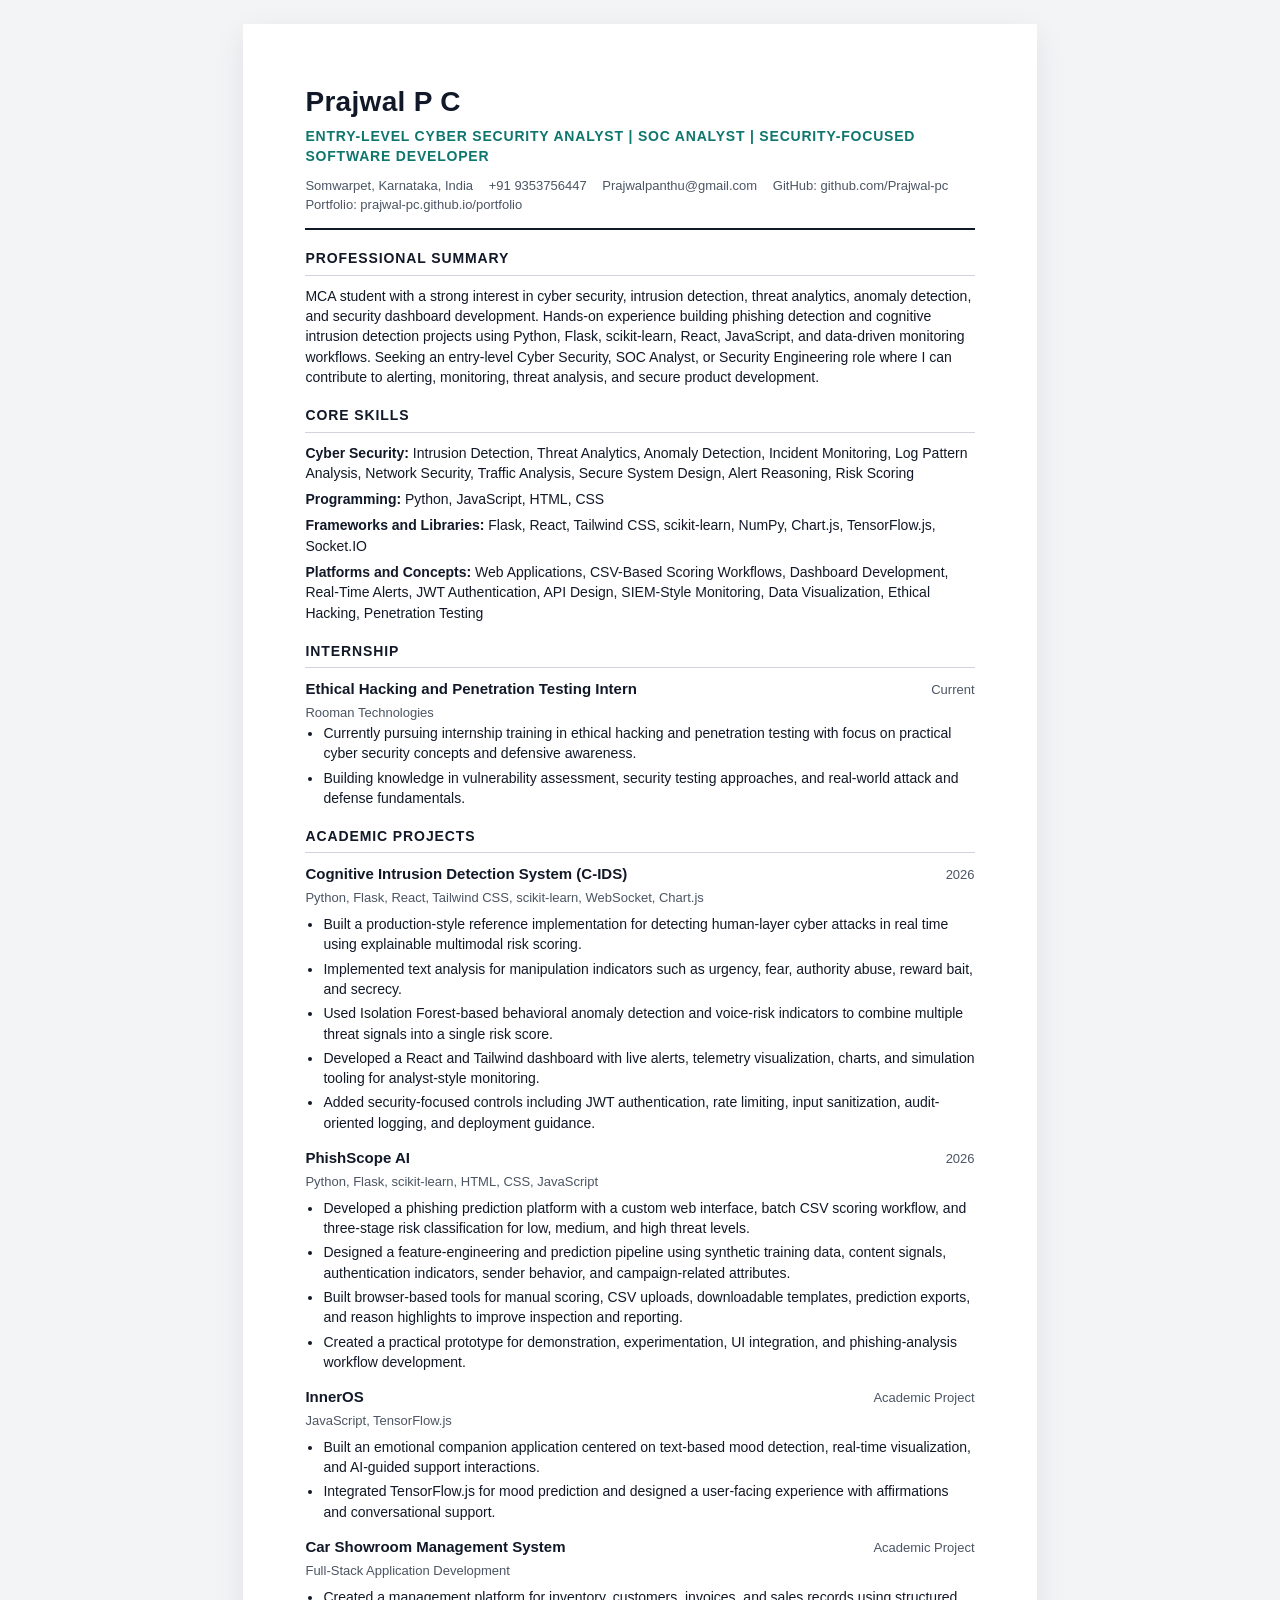
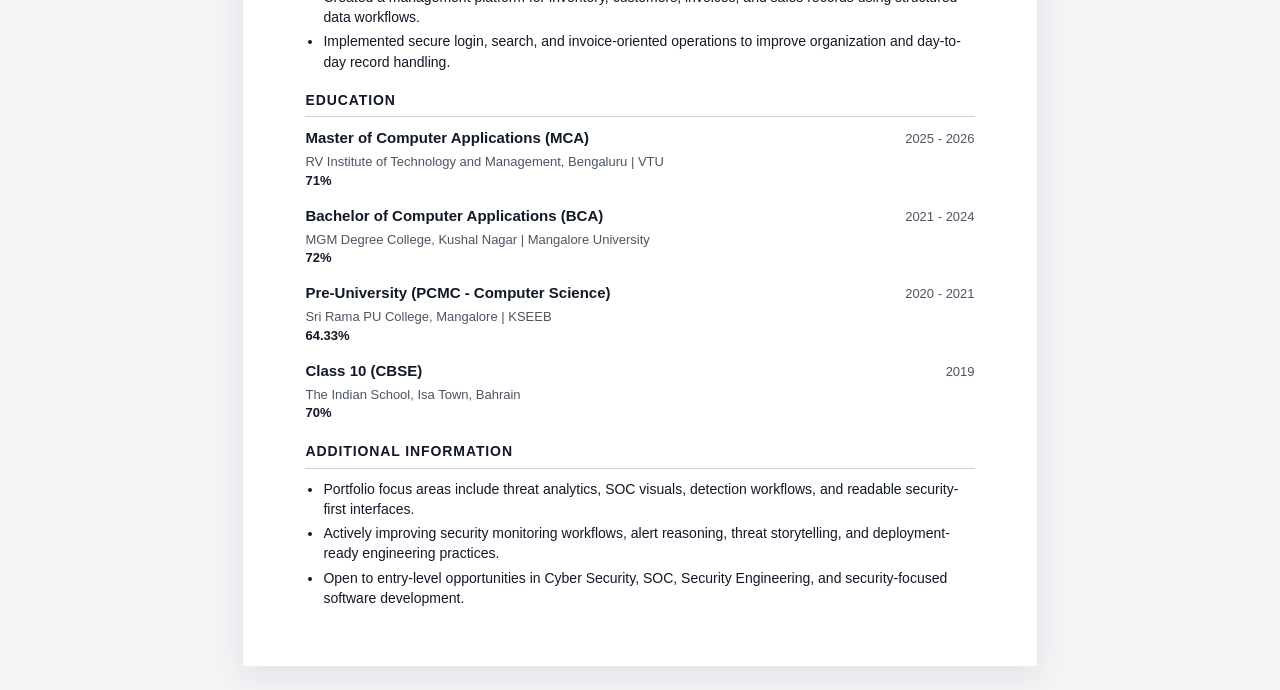
==== myresume.html @ 7e36249a "Update resume download and PDF" ====
<!DOCTYPE html>
<html lang="en">
<head>
  <meta charset="UTF-8">
  <meta name="viewport" content="width=device-width, initial-scale=1.0">
  <title>Prajwal P C | My Resume</title>
  <style>
    :root {
      --ink: #111827;
      --muted: #4b5563;
      --line: #d1d5db;
      --accent: #0f766e;
      --paper: #ffffff;
      --bg: #f3f4f6;
    }

    * {
      box-sizing: border-box;
    }

    body {
      margin: 0;
      font-family: Calibri, Arial, Helvetica, sans-serif;
      color: var(--ink);
      background: var(--bg);
      line-height: 1.45;
    }

    .page {
      width: 8.27in;
      min-height: 11.69in;
      margin: 24px auto;
      background: var(--paper);
      padding: 0.6in 0.65in;
      box-shadow: 0 10px 30px rgba(15, 23, 42, 0.08);
    }

    h1, h2, h3, p, ul {
      margin: 0;
    }

    header {
      border-bottom: 2px solid var(--ink);
      padding-bottom: 14px;
      margin-bottom: 18px;
    }

    .name {
      font-size: 28px;
      font-weight: 700;
      letter-spacing: 0.3px;
    }

    .target {
      margin-top: 4px;
      font-size: 14px;
      font-weight: 700;
      color: var(--accent);
      text-transform: uppercase;
      letter-spacing: 0.8px;
    }

    .contact {
      margin-top: 10px;
      font-size: 13px;
      color: var(--muted);
    }

    .contact a {
      color: inherit;
      text-decoration: none;
    }

    .contact span {
      display: inline-block;
      margin-right: 12px;
    }

    section {
      margin-top: 18px;
    }

    section h2 {
      font-size: 14px;
      text-transform: uppercase;
      letter-spacing: 0.9px;
      border-bottom: 1px solid var(--line);
      padding-bottom: 6px;
      margin-bottom: 10px;
    }

    .summary {
      font-size: 14px;
    }

    .skills {
      font-size: 14px;
    }

    .skills p + p {
      margin-top: 6px;
    }

    .item {
      margin-bottom: 14px;
    }

    .item-header {
      display: flex;
      justify-content: space-between;
      gap: 12px;
      align-items: baseline;
      margin-bottom: 4px;
    }

    .item-title {
      font-size: 15px;
      font-weight: 700;
    }

    .item-subtitle,
    .item-date {
      font-size: 13px;
      color: var(--muted);
    }

    .item-meta {
      font-size: 13px;
      color: var(--muted);
      margin-bottom: 6px;
    }

    ul {
      padding-left: 18px;
      font-size: 14px;
    }

    li + li {
      margin-top: 4px;
    }

    .edu-score {
      font-weight: 700;
      color: var(--ink);
    }

    @media print {
      body {
        background: #fff;
      }

      .page {
        margin: 0;
        box-shadow: none;
        width: auto;
        min-height: auto;
      }
    }
  </style>
</head>
<body>
  <main class="page">
    <header>
      <h1 class="name">Prajwal P C</h1>
      <p class="target">Entry-Level Cyber Security Analyst | SOC Analyst | Security-Focused Software Developer</p>
      <p class="contact">
        <span>Somwarpet, Karnataka, India</span>
        <span>+91 9353756447</span>
        <span><a href="mailto:Prajwalpanthu@gmail.com">Prajwalpanthu@gmail.com</a></span>
        <span><a href="https://github.com/Prajwal-pc">GitHub: github.com/Prajwal-pc</a></span>
        <span><a href="https://prajwal-pc.github.io/portfolio/">Portfolio: prajwal-pc.github.io/portfolio</a></span>
      </p>
    </header>

    <section>
      <h2>Professional Summary</h2>
      <p class="summary">
        MCA student with a strong interest in cyber security, intrusion detection, threat analytics,
        anomaly detection, and security dashboard development. Hands-on experience building phishing
        detection and cognitive intrusion detection projects using Python, Flask, scikit-learn, React,
        JavaScript, and data-driven monitoring workflows. Seeking an entry-level Cyber Security, SOC
        Analyst, or Security Engineering role where I can contribute to alerting, monitoring, threat
        analysis, and secure product development.
      </p>
    </section>

    <section>
      <h2>Core Skills</h2>
      <div class="skills">
        <p><strong>Cyber Security:</strong> Intrusion Detection, Threat Analytics, Anomaly Detection, Incident Monitoring, Log Pattern Analysis, Network Security, Traffic Analysis, Secure System Design, Alert Reasoning, Risk Scoring</p>
        <p><strong>Programming:</strong> Python, JavaScript, HTML, CSS</p>
        <p><strong>Frameworks and Libraries:</strong> Flask, React, Tailwind CSS, scikit-learn, NumPy, Chart.js, TensorFlow.js, Socket.IO</p>
        <p><strong>Platforms and Concepts:</strong> Web Applications, CSV-Based Scoring Workflows, Dashboard Development, Real-Time Alerts, JWT Authentication, API Design, SIEM-Style Monitoring, Data Visualization, Ethical Hacking, Penetration Testing</p>
      </div>
    </section>

    <section>
      <h2>Internship</h2>

      <div class="item">
        <div class="item-header">
          <p class="item-title">Ethical Hacking and Penetration Testing Intern</p>
          <p class="item-date">Current</p>
        </div>
        <p class="item-subtitle">Rooman Technologies</p>
        <ul>
          <li>Currently pursuing internship training in ethical hacking and penetration testing with focus on practical cyber security concepts and defensive awareness.</li>
          <li>Building knowledge in vulnerability assessment, security testing approaches, and real-world attack and defense fundamentals.</li>
        </ul>
      </div>
    </section>

    <section>
      <h2>Academic Projects</h2>

      <div class="item">
        <div class="item-header">
          <p class="item-title">Cognitive Intrusion Detection System (C-IDS)</p>
          <p class="item-date">2026</p>
        </div>
        <p class="item-meta">Python, Flask, React, Tailwind CSS, scikit-learn, WebSocket, Chart.js</p>
        <ul>
          <li>Built a production-style reference implementation for detecting human-layer cyber attacks in real time using explainable multimodal risk scoring.</li>
          <li>Implemented text analysis for manipulation indicators such as urgency, fear, authority abuse, reward bait, and secrecy.</li>
          <li>Used Isolation Forest-based behavioral anomaly detection and voice-risk indicators to combine multiple threat signals into a single risk score.</li>
          <li>Developed a React and Tailwind dashboard with live alerts, telemetry visualization, charts, and simulation tooling for analyst-style monitoring.</li>
          <li>Added security-focused controls including JWT authentication, rate limiting, input sanitization, audit-oriented logging, and deployment guidance.</li>
        </ul>
      </div>

      <div class="item">
        <div class="item-header">
          <p class="item-title">PhishScope AI</p>
          <p class="item-date">2026</p>
        </div>
        <p class="item-meta">Python, Flask, scikit-learn, HTML, CSS, JavaScript</p>
        <ul>
          <li>Developed a phishing prediction platform with a custom web interface, batch CSV scoring workflow, and three-stage risk classification for low, medium, and high threat levels.</li>
          <li>Designed a feature-engineering and prediction pipeline using synthetic training data, content signals, authentication indicators, sender behavior, and campaign-related attributes.</li>
          <li>Built browser-based tools for manual scoring, CSV uploads, downloadable templates, prediction exports, and reason highlights to improve inspection and reporting.</li>
          <li>Created a practical prototype for demonstration, experimentation, UI integration, and phishing-analysis workflow development.</li>
        </ul>
      </div>

      <div class="item">
        <div class="item-header">
          <p class="item-title">InnerOS</p>
          <p class="item-date">Academic Project</p>
        </div>
        <p class="item-meta">JavaScript, TensorFlow.js</p>
        <ul>
          <li>Built an emotional companion application centered on text-based mood detection, real-time visualization, and AI-guided support interactions.</li>
          <li>Integrated TensorFlow.js for mood prediction and designed a user-facing experience with affirmations and conversational support.</li>
        </ul>
      </div>

      <div class="item">
        <div class="item-header">
          <p class="item-title">Car Showroom Management System</p>
          <p class="item-date">Academic Project</p>
        </div>
        <p class="item-meta">Full-Stack Application Development</p>
        <ul>
          <li>Created a management platform for inventory, customers, invoices, and sales records using structured data workflows.</li>
          <li>Implemented secure login, search, and invoice-oriented operations to improve organization and day-to-day record handling.</li>
        </ul>
      </div>
    </section>

    <section>
      <h2>Education</h2>

      <div class="item">
        <div class="item-header">
          <p class="item-title">Master of Computer Applications (MCA)</p>
          <p class="item-date">2025 - 2026</p>
        </div>
        <p class="item-subtitle">RV Institute of Technology and Management, Bengaluru | VTU</p>
        <p class="item-meta"><span class="edu-score">71%</span></p>
      </div>

      <div class="item">
        <div class="item-header">
          <p class="item-title">Bachelor of Computer Applications (BCA)</p>
          <p class="item-date">2021 - 2024</p>
        </div>
        <p class="item-subtitle">MGM Degree College, Kushal Nagar | Mangalore University</p>
        <p class="item-meta"><span class="edu-score">72%</span></p>
      </div>

      <div class="item">
        <div class="item-header">
          <p class="item-title">Pre-University (PCMC - Computer Science)</p>
          <p class="item-date">2020 - 2021</p>
        </div>
        <p class="item-subtitle">Sri Rama PU College, Mangalore | KSEEB</p>
        <p class="item-meta"><span class="edu-score">64.33%</span></p>
      </div>

      <div class="item">
        <div class="item-header">
          <p class="item-title">Class 10 (CBSE)</p>
          <p class="item-date">2019</p>
        </div>
        <p class="item-subtitle">The Indian School, Isa Town, Bahrain</p>
        <p class="item-meta"><span class="edu-score">70%</span></p>
      </div>
    </section>

    <section>
      <h2>Additional Information</h2>
      <ul>
        <li>Portfolio focus areas include threat analytics, SOC visuals, detection workflows, and readable security-first interfaces.</li>
        <li>Actively improving security monitoring workflows, alert reasoning, threat storytelling, and deployment-ready engineering practices.</li>
        <li>Open to entry-level opportunities in Cyber Security, SOC, Security Engineering, and security-focused software development.</li>
      </ul>
    </section>
  </main>
</body>
</html>
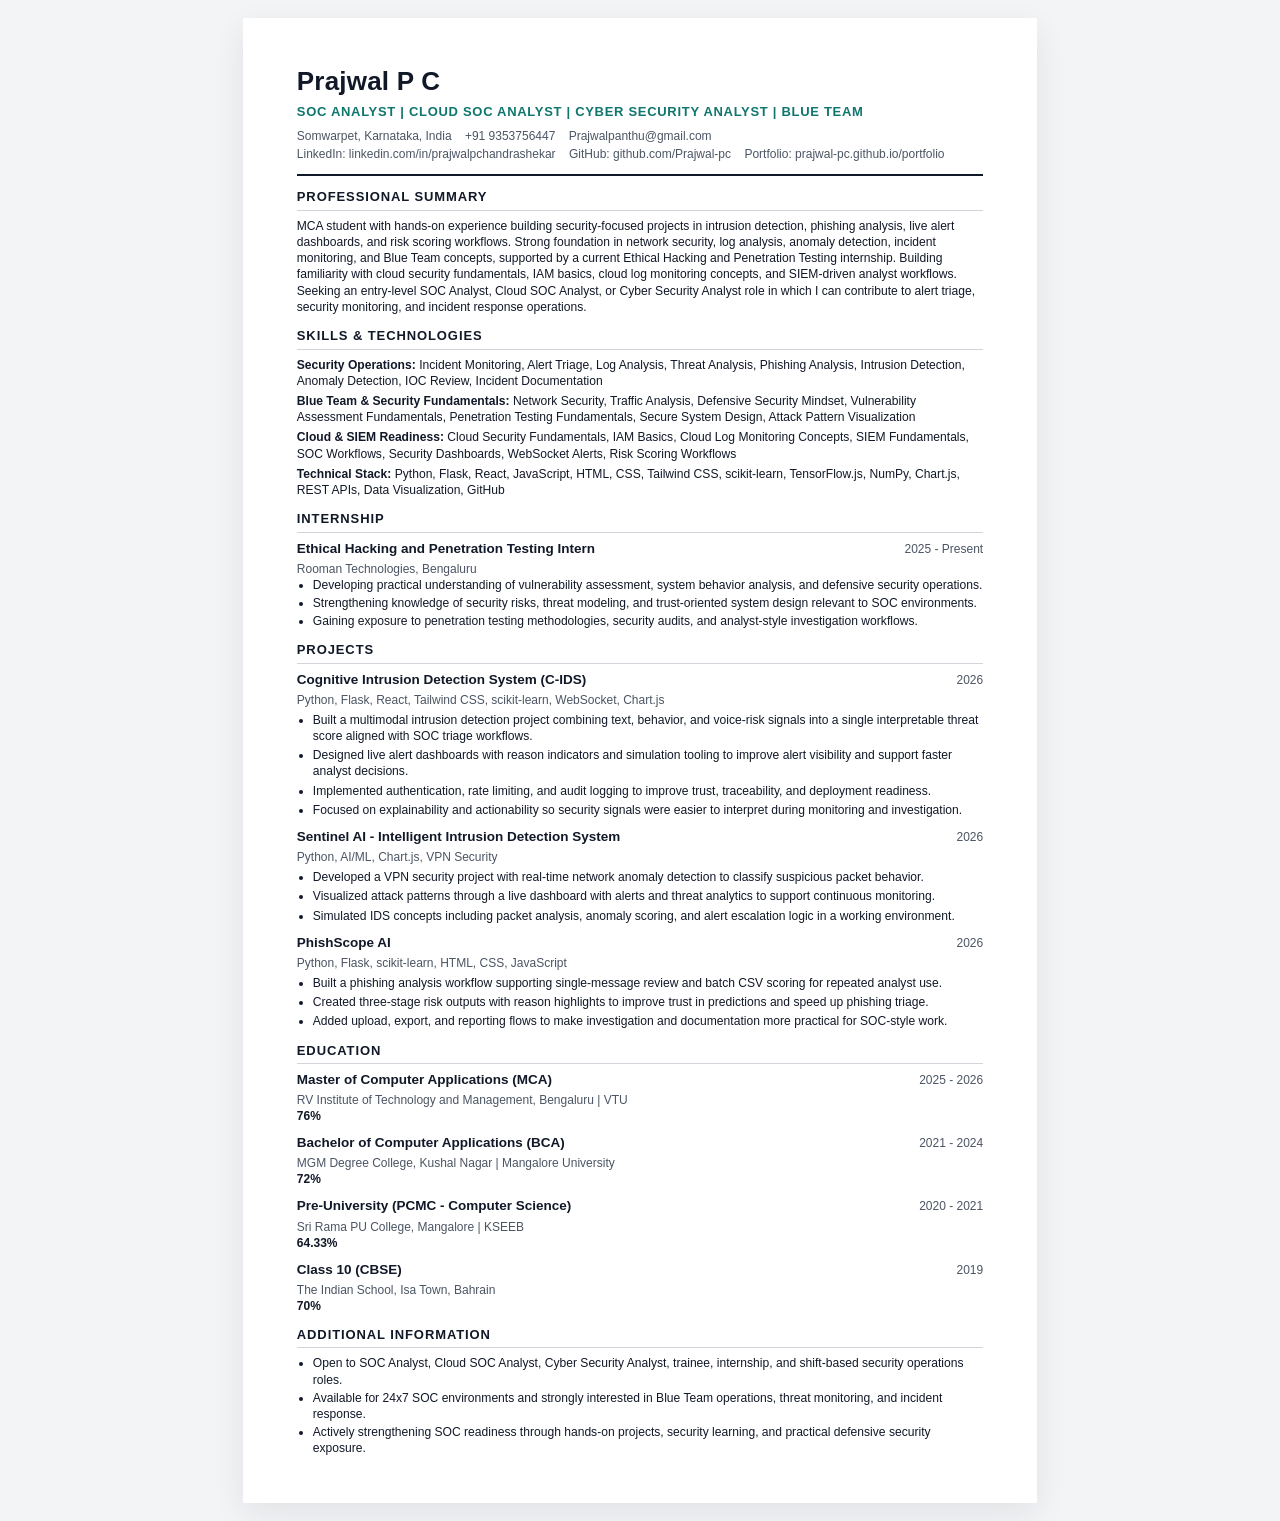
==== commit c96c24b9: "Update portfolio content and resume links" ====
--- a/myresume.html
+++ b/myresume.html
@@ -3,7 +3,7 @@
 <head>
   <meta charset="UTF-8">
   <meta name="viewport" content="width=device-width, initial-scale=1.0">
-  <title>Prajwal P C | My Resume</title>
+  <title>Prajwal P C | SOC Analyst Resume</title>
   <style>
     :root {
       --ink: #111827;
@@ -23,15 +23,15 @@
       font-family: Calibri, Arial, Helvetica, sans-serif;
       color: var(--ink);
       background: var(--bg);
-      line-height: 1.45;
+      line-height: 1.34;
     }
 
     .page {
       width: 8.27in;
       min-height: 11.69in;
-      margin: 24px auto;
+      margin: 18px auto;
       background: var(--paper);
-      padding: 0.6in 0.65in;
+      padding: 0.48in 0.56in;
       box-shadow: 0 10px 30px rgba(15, 23, 42, 0.08);
     }
 
@@ -41,28 +41,28 @@
 
     header {
       border-bottom: 2px solid var(--ink);
-      padding-bottom: 14px;
-      margin-bottom: 18px;
+      padding-bottom: 10px;
+      margin-bottom: 12px;
     }
 
     .name {
-      font-size: 28px;
+      font-size: 26px;
       font-weight: 700;
-      letter-spacing: 0.3px;
+      letter-spacing: 0.2px;
     }
 
     .target {
       margin-top: 4px;
-      font-size: 14px;
+      font-size: 13px;
       font-weight: 700;
       color: var(--accent);
       text-transform: uppercase;
-      letter-spacing: 0.8px;
+      letter-spacing: 0.7px;
     }
 
     .contact {
-      margin-top: 10px;
-      font-size: 13px;
+      margin-top: 8px;
+      font-size: 12px;
       color: var(--muted);
     }
 
@@ -73,36 +73,39 @@
 
     .contact span {
       display: inline-block;
-      margin-right: 12px;
+      margin-right: 10px;
+      margin-bottom: 2px;
     }
 
     section {
-      margin-top: 18px;
+      margin-top: 12px;
     }
 
     section h2 {
-      font-size: 14px;
+      font-size: 13px;
       text-transform: uppercase;
       letter-spacing: 0.9px;
       border-bottom: 1px solid var(--line);
-      padding-bottom: 6px;
+      padding-bottom: 4px;
+      margin-bottom: 7px;
+    }
+
+    .summary,
+    .skills,
+    ul {
+      font-size: 12.1px;
+    }
+
+    .skills p + p {
+      margin-top: 4px;
+    }
+
+    .item {
       margin-bottom: 10px;
     }
 
-    .summary {
-      font-size: 14px;
-    }
-
-    .skills {
-      font-size: 14px;
-    }
-
-    .skills p + p {
-      margin-top: 6px;
-    }
-
-    .item {
-      margin-bottom: 14px;
+    .item:last-child {
+      margin-bottom: 0;
     }
 
     .item-header {
@@ -110,38 +113,40 @@
       justify-content: space-between;
       gap: 12px;
       align-items: baseline;
+      margin-bottom: 3px;
+    }
+
+    .item-title {
+      font-size: 13.5px;
+      font-weight: 700;
+    }
+
+    .item-subtitle,
+    .item-date,
+    .item-meta {
+      font-size: 12px;
+      color: var(--muted);
+    }
+
+    .item-meta {
       margin-bottom: 4px;
     }
 
-    .item-title {
-      font-size: 15px;
-      font-weight: 700;
-    }
-
-    .item-subtitle,
-    .item-date {
-      font-size: 13px;
-      color: var(--muted);
-    }
-
-    .item-meta {
-      font-size: 13px;
-      color: var(--muted);
-      margin-bottom: 6px;
-    }
-
     ul {
-      padding-left: 18px;
-      font-size: 14px;
+      padding-left: 16px;
     }
 
     li + li {
-      margin-top: 4px;
+      margin-top: 3px;
     }
 
     .edu-score {
       font-weight: 700;
       color: var(--ink);
+    }
+
+    .compact-list li + li {
+      margin-top: 2px;
     }
 
     @media print {
@@ -162,11 +167,12 @@
   <main class="page">
     <header>
       <h1 class="name">Prajwal P C</h1>
-      <p class="target">Entry-Level Cyber Security Analyst | SOC Analyst | Security-Focused Software Developer</p>
+      <p class="target">SOC Analyst | Cloud SOC Analyst | Cyber Security Analyst | Blue Team</p>
       <p class="contact">
         <span>Somwarpet, Karnataka, India</span>
         <span>+91 9353756447</span>
         <span><a href="mailto:Prajwalpanthu@gmail.com">Prajwalpanthu@gmail.com</a></span>
+        <span><a href="https://www.linkedin.com/in/prajwalpchandrashekar">LinkedIn: linkedin.com/in/prajwalpchandrashekar</a></span>
         <span><a href="https://github.com/Prajwal-pc">GitHub: github.com/Prajwal-pc</a></span>
         <span><a href="https://prajwal-pc.github.io/portfolio/">Portfolio: prajwal-pc.github.io/portfolio</a></span>
       </p>
@@ -175,22 +181,24 @@
     <section>
       <h2>Professional Summary</h2>
       <p class="summary">
-        MCA student with a strong interest in cyber security, intrusion detection, threat analytics,
-        anomaly detection, and security dashboard development. Hands-on experience building phishing
-        detection and cognitive intrusion detection projects using Python, Flask, scikit-learn, React,
-        JavaScript, and data-driven monitoring workflows. Seeking an entry-level Cyber Security, SOC
-        Analyst, or Security Engineering role where I can contribute to alerting, monitoring, threat
-        analysis, and secure product development.
+        MCA student with hands-on experience building security-focused projects in intrusion detection,
+        phishing analysis, live alert dashboards, and risk scoring workflows. Strong foundation in
+        network security, log analysis, anomaly detection, incident monitoring, and Blue Team concepts,
+        supported by a current Ethical Hacking and Penetration Testing internship. Building familiarity
+        with cloud security fundamentals, IAM basics, cloud log monitoring concepts, and SIEM-driven
+        analyst workflows. Seeking an entry-level SOC Analyst, Cloud SOC Analyst, or Cyber Security
+        Analyst role in which I can contribute to alert triage, security monitoring, and incident
+        response operations.
       </p>
     </section>
 
     <section>
-      <h2>Core Skills</h2>
+      <h2>Skills &amp; Technologies</h2>
       <div class="skills">
-        <p><strong>Cyber Security:</strong> Intrusion Detection, Threat Analytics, Anomaly Detection, Incident Monitoring, Log Pattern Analysis, Network Security, Traffic Analysis, Secure System Design, Alert Reasoning, Risk Scoring</p>
-        <p><strong>Programming:</strong> Python, JavaScript, HTML, CSS</p>
-        <p><strong>Frameworks and Libraries:</strong> Flask, React, Tailwind CSS, scikit-learn, NumPy, Chart.js, TensorFlow.js, Socket.IO</p>
-        <p><strong>Platforms and Concepts:</strong> Web Applications, CSV-Based Scoring Workflows, Dashboard Development, Real-Time Alerts, JWT Authentication, API Design, SIEM-Style Monitoring, Data Visualization, Ethical Hacking, Penetration Testing</p>
+        <p><strong>Security Operations:</strong> Incident Monitoring, Alert Triage, Log Analysis, Threat Analysis, Phishing Analysis, Intrusion Detection, Anomaly Detection, IOC Review, Incident Documentation</p>
+        <p><strong>Blue Team &amp; Security Fundamentals:</strong> Network Security, Traffic Analysis, Defensive Security Mindset, Vulnerability Assessment Fundamentals, Penetration Testing Fundamentals, Secure System Design, Attack Pattern Visualization</p>
+        <p><strong>Cloud &amp; SIEM Readiness:</strong> Cloud Security Fundamentals, IAM Basics, Cloud Log Monitoring Concepts, SIEM Fundamentals, SOC Workflows, Security Dashboards, WebSocket Alerts, Risk Scoring Workflows</p>
+        <p><strong>Technical Stack:</strong> Python, Flask, React, JavaScript, HTML, CSS, Tailwind CSS, scikit-learn, TensorFlow.js, NumPy, Chart.js, REST APIs, Data Visualization, GitHub</p>
       </div>
     </section>
 
@@ -200,18 +208,19 @@
       <div class="item">
         <div class="item-header">
           <p class="item-title">Ethical Hacking and Penetration Testing Intern</p>
-          <p class="item-date">Current</p>
-        </div>
-        <p class="item-subtitle">Rooman Technologies</p>
-        <ul>
-          <li>Currently pursuing internship training in ethical hacking and penetration testing with focus on practical cyber security concepts and defensive awareness.</li>
-          <li>Building knowledge in vulnerability assessment, security testing approaches, and real-world attack and defense fundamentals.</li>
+          <p class="item-date">2025 - Present</p>
+        </div>
+        <p class="item-subtitle">Rooman Technologies, Bengaluru</p>
+        <ul class="compact-list">
+          <li>Developing practical understanding of vulnerability assessment, system behavior analysis, and defensive security operations.</li>
+          <li>Strengthening knowledge of security risks, threat modeling, and trust-oriented system design relevant to SOC environments.</li>
+          <li>Gaining exposure to penetration testing methodologies, security audits, and analyst-style investigation workflows.</li>
         </ul>
       </div>
     </section>
 
     <section>
-      <h2>Academic Projects</h2>
+      <h2>Projects</h2>
 
       <div class="item">
         <div class="item-header">
@@ -220,11 +229,23 @@
         </div>
         <p class="item-meta">Python, Flask, React, Tailwind CSS, scikit-learn, WebSocket, Chart.js</p>
         <ul>
-          <li>Built a production-style reference implementation for detecting human-layer cyber attacks in real time using explainable multimodal risk scoring.</li>
-          <li>Implemented text analysis for manipulation indicators such as urgency, fear, authority abuse, reward bait, and secrecy.</li>
-          <li>Used Isolation Forest-based behavioral anomaly detection and voice-risk indicators to combine multiple threat signals into a single risk score.</li>
-          <li>Developed a React and Tailwind dashboard with live alerts, telemetry visualization, charts, and simulation tooling for analyst-style monitoring.</li>
-          <li>Added security-focused controls including JWT authentication, rate limiting, input sanitization, audit-oriented logging, and deployment guidance.</li>
+          <li>Built a multimodal intrusion detection project combining text, behavior, and voice-risk signals into a single interpretable threat score aligned with SOC triage workflows.</li>
+          <li>Designed live alert dashboards with reason indicators and simulation tooling to improve alert visibility and support faster analyst decisions.</li>
+          <li>Implemented authentication, rate limiting, and audit logging to improve trust, traceability, and deployment readiness.</li>
+          <li>Focused on explainability and actionability so security signals were easier to interpret during monitoring and investigation.</li>
+        </ul>
+      </div>
+
+      <div class="item">
+        <div class="item-header">
+          <p class="item-title">Sentinel AI - Intelligent Intrusion Detection System</p>
+          <p class="item-date">2026</p>
+        </div>
+        <p class="item-meta">Python, AI/ML, Chart.js, VPN Security</p>
+        <ul>
+          <li>Developed a VPN security project with real-time network anomaly detection to classify suspicious packet behavior.</li>
+          <li>Visualized attack patterns through a live dashboard with alerts and threat analytics to support continuous monitoring.</li>
+          <li>Simulated IDS concepts including packet analysis, anomaly scoring, and alert escalation logic in a working environment.</li>
         </ul>
       </div>
 
@@ -235,34 +256,9 @@
         </div>
         <p class="item-meta">Python, Flask, scikit-learn, HTML, CSS, JavaScript</p>
         <ul>
-          <li>Developed a phishing prediction platform with a custom web interface, batch CSV scoring workflow, and three-stage risk classification for low, medium, and high threat levels.</li>
-          <li>Designed a feature-engineering and prediction pipeline using synthetic training data, content signals, authentication indicators, sender behavior, and campaign-related attributes.</li>
-          <li>Built browser-based tools for manual scoring, CSV uploads, downloadable templates, prediction exports, and reason highlights to improve inspection and reporting.</li>
-          <li>Created a practical prototype for demonstration, experimentation, UI integration, and phishing-analysis workflow development.</li>
-        </ul>
-      </div>
-
-      <div class="item">
-        <div class="item-header">
-          <p class="item-title">InnerOS</p>
-          <p class="item-date">Academic Project</p>
-        </div>
-        <p class="item-meta">JavaScript, TensorFlow.js</p>
-        <ul>
-          <li>Built an emotional companion application centered on text-based mood detection, real-time visualization, and AI-guided support interactions.</li>
-          <li>Integrated TensorFlow.js for mood prediction and designed a user-facing experience with affirmations and conversational support.</li>
-        </ul>
-      </div>
-
-      <div class="item">
-        <div class="item-header">
-          <p class="item-title">Car Showroom Management System</p>
-          <p class="item-date">Academic Project</p>
-        </div>
-        <p class="item-meta">Full-Stack Application Development</p>
-        <ul>
-          <li>Created a management platform for inventory, customers, invoices, and sales records using structured data workflows.</li>
-          <li>Implemented secure login, search, and invoice-oriented operations to improve organization and day-to-day record handling.</li>
+          <li>Built a phishing analysis workflow supporting single-message review and batch CSV scoring for repeated analyst use.</li>
+          <li>Created three-stage risk outputs with reason highlights to improve trust in predictions and speed up phishing triage.</li>
+          <li>Added upload, export, and reporting flows to make investigation and documentation more practical for SOC-style work.</li>
         </ul>
       </div>
     </section>
@@ -276,7 +272,7 @@
           <p class="item-date">2025 - 2026</p>
         </div>
         <p class="item-subtitle">RV Institute of Technology and Management, Bengaluru | VTU</p>
-        <p class="item-meta"><span class="edu-score">71%</span></p>
+        <p class="item-meta"><span class="edu-score">76%</span></p>
       </div>
 
       <div class="item">
@@ -309,10 +305,10 @@
 
     <section>
       <h2>Additional Information</h2>
-      <ul>
-        <li>Portfolio focus areas include threat analytics, SOC visuals, detection workflows, and readable security-first interfaces.</li>
-        <li>Actively improving security monitoring workflows, alert reasoning, threat storytelling, and deployment-ready engineering practices.</li>
-        <li>Open to entry-level opportunities in Cyber Security, SOC, Security Engineering, and security-focused software development.</li>
+      <ul class="compact-list">
+        <li>Open to SOC Analyst, Cloud SOC Analyst, Cyber Security Analyst, trainee, internship, and shift-based security operations roles.</li>
+        <li>Available for 24x7 SOC environments and strongly interested in Blue Team operations, threat monitoring, and incident response.</li>
+        <li>Actively strengthening SOC readiness through hands-on projects, security learning, and practical defensive security exposure.</li>
       </ul>
     </section>
   </main>
